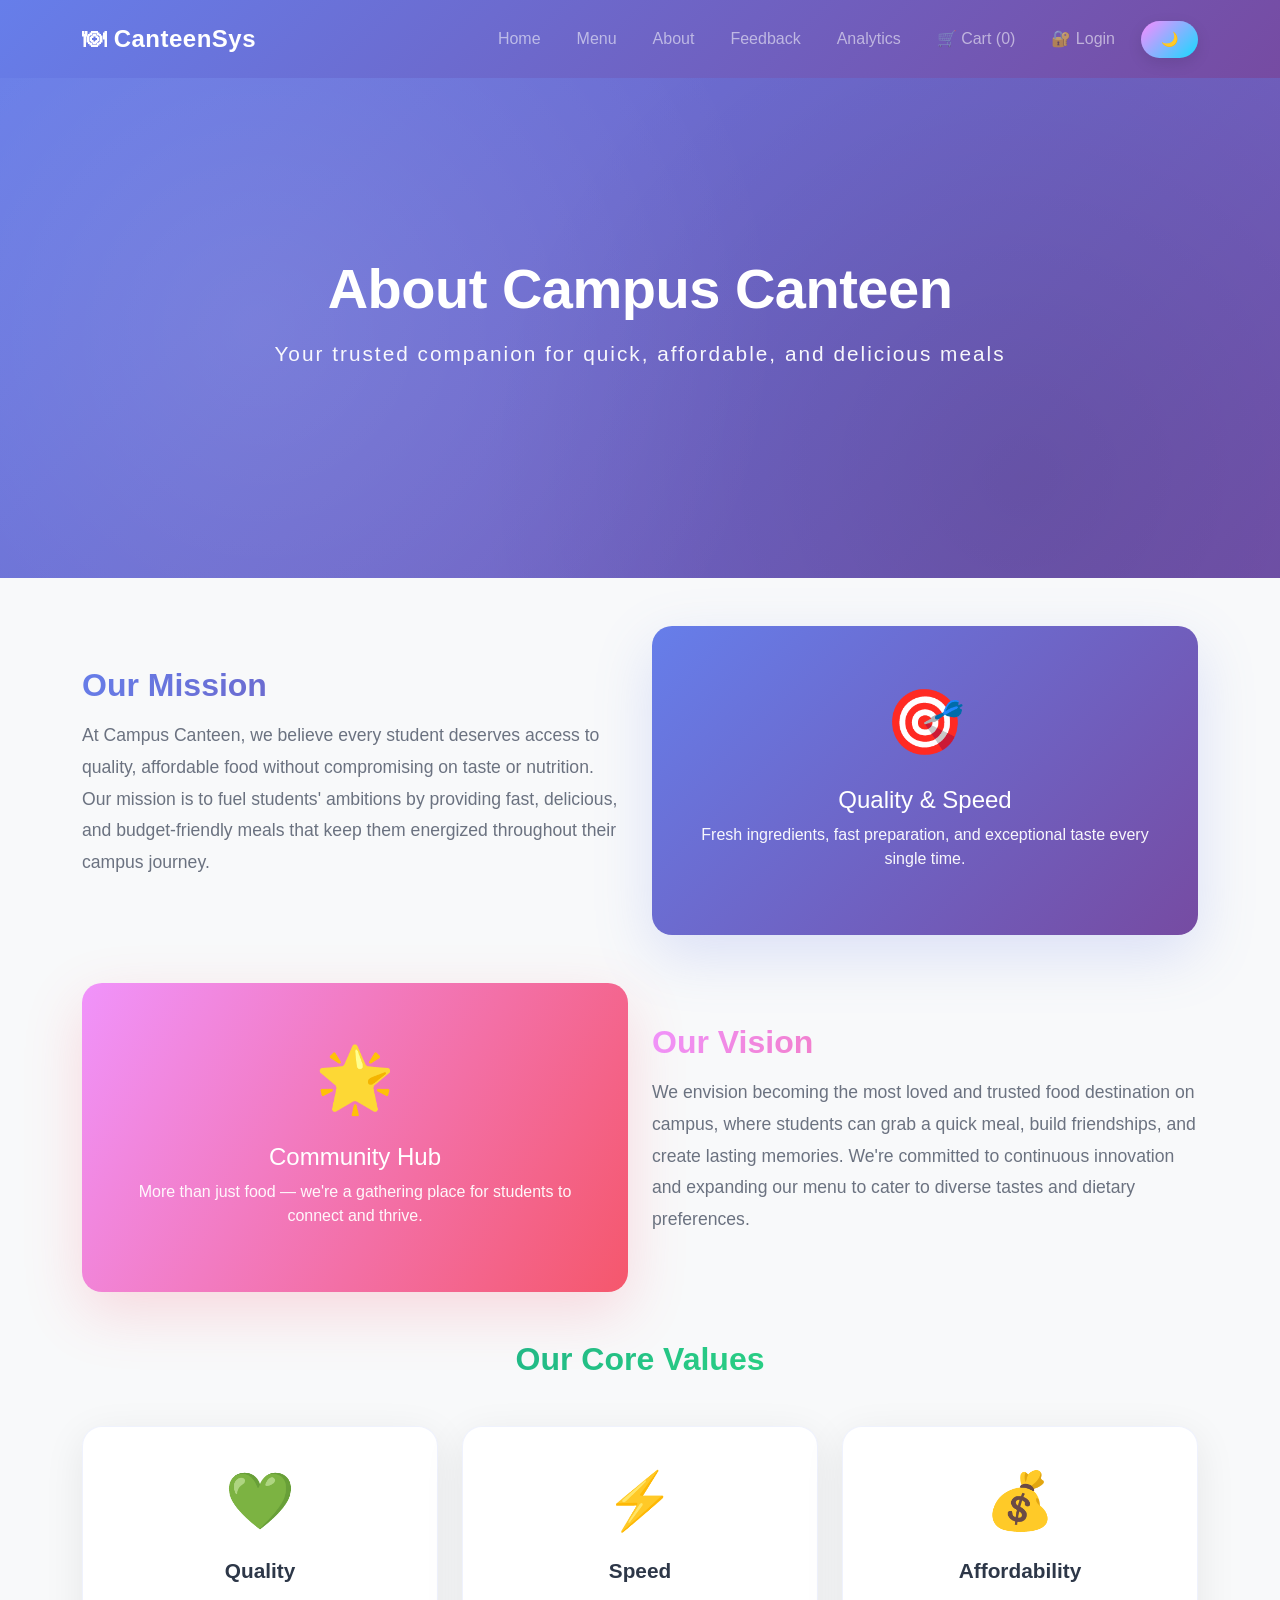
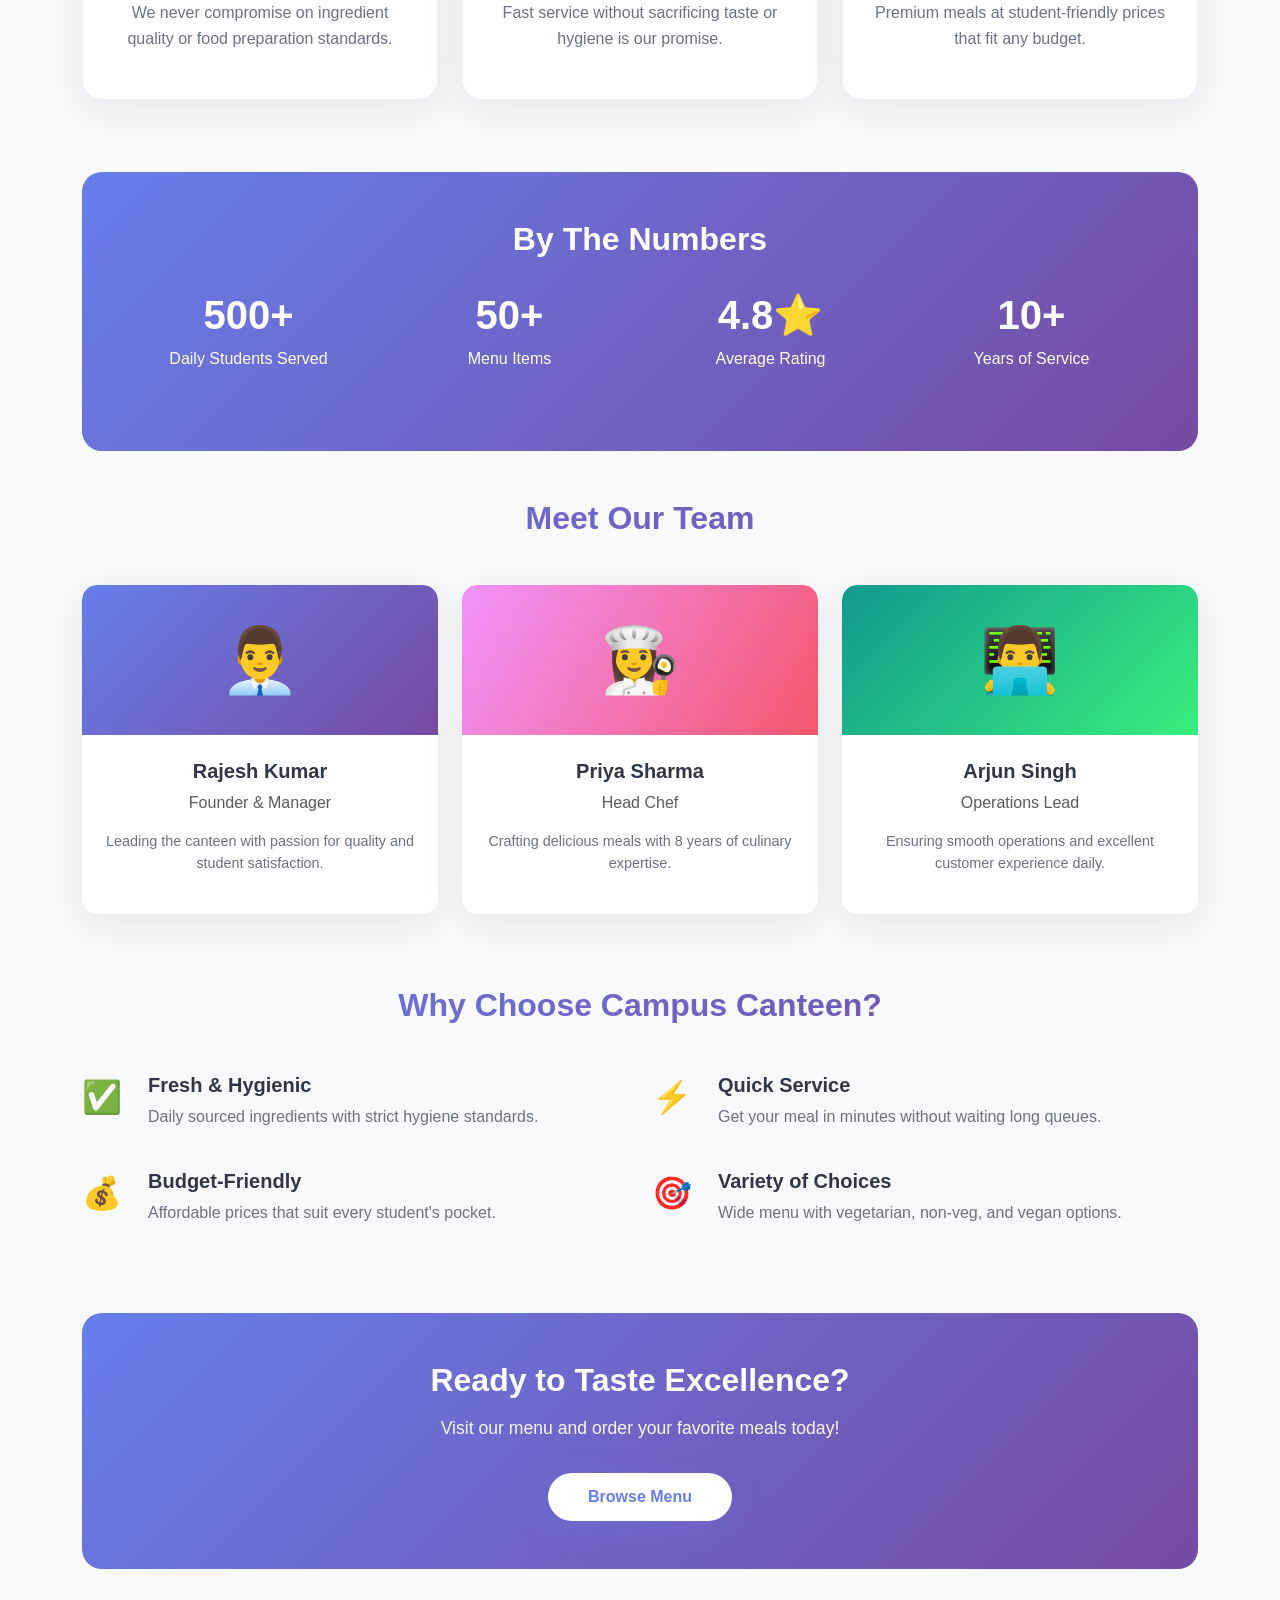
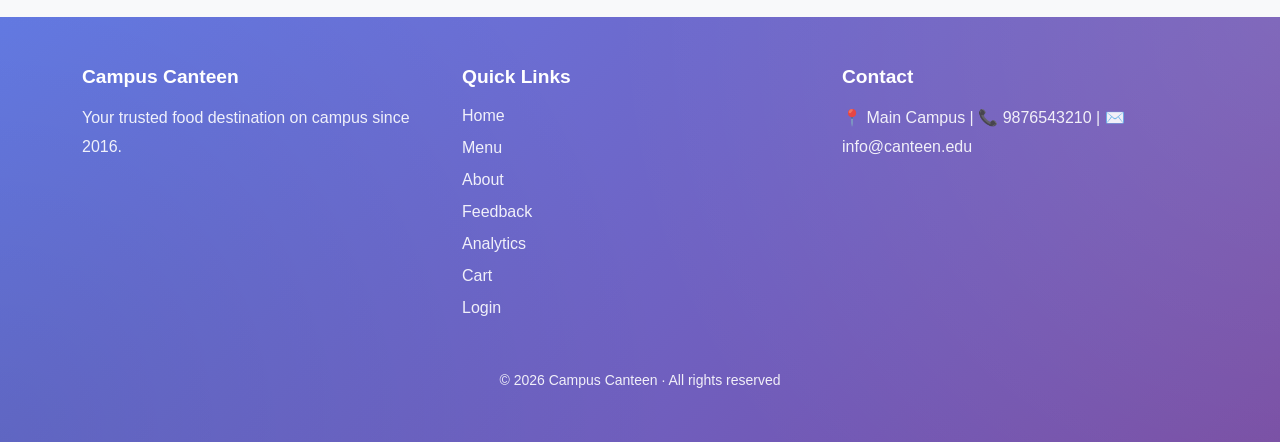
==== about.html @ 1c88f640 "Add files via upload" ====
<!DOCTYPE html>
<html lang="en">
<head>
    <meta charset="UTF-8">
    <meta name="viewport" content="width=device-width, initial-scale=1.0">
    <title>About Us - Campus Canteen</title>

    <!-- Bootstrap -->
    <link href="https://cdn.jsdelivr.net/npm/bootstrap@5.3.0/dist/css/bootstrap.min.css" rel="stylesheet">

    <link rel="icon" href="data:image/svg+xml,
    <svg xmlns='http://www.w3.org/2000/svg' viewBox='0 0 100 100'>
    <rect width='100' height='100' rx='18' fill='%231a1a2e'/>
    <text x='50%' y='60%' font-size='58' text-anchor='middle' fill='%23f5a623'>🍱</text>
    </svg>">

    <link rel="stylesheet" href="menu.css">
</head>

<body>
    <!-- NAVBAR -->
    <nav class="navbar navbar-expand-lg navbar-dark shadow-lg">
        <div class="container">

            <!-- Logo -->
            <a class="navbar-brand fw-bold text-white" href="index.html">
                🍽 CanteenSys
            </a>

            <!-- Mobile Toggle -->
            <button class="navbar-toggler" type="button" data-bs-toggle="collapse" data-bs-target="#navbarNav">
                <span class="navbar-toggler-icon"></span>
            </button>

            <!-- Links -->
            <div class="collapse navbar-collapse" id="navbarNav">
                <ul class="navbar-nav ms-auto align-items-center">

                    <li class="nav-item">
                    <a class="nav-link" href="index.html">Home</a>
                    </li>

                    <li class="nav-item">
                    <a class="nav-link" href="menu.html">Menu</a>
                    </li>

                    <li class="nav-item">
                    <a class="nav-link" href="about.html">About</a>
                    </li>

                    <li class="nav-item">
                    <a class="nav-link" href="feedback.html">Feedback</a>
                    </li>

                    <li class="nav-item">
                    <a class="nav-link" href="analytics.html">Analytics</a>
                    </li>

                    <li class="nav-item">
                    <a class="nav-link" href="cart.html">
                    🛒 Cart (<span id="cart-count">0</span>)
                    </a>
                    </li>

                    <li class="nav-item">
                    <a class="nav-link" href="auth.html">
                    🔐 Login
                    </a>
                    </li>

                    <!-- Theme Button -->
                    <li class="nav-item ms-2">
                    <button class="btn btn-warning btn-sm" onclick="toggleTheme()">
                     🌙
                    </button>
                    </li>

                </ul>
            </div>

        </div>
    </nav>

    <!-- HERO SECTION -->
    <section class="hero py-5">
        <div class="container">
            <h1 class="display-4 fw-bold">About Campus Canteen</h1>
            <p class="lead mt-3">Your trusted companion for quick, affordable, and delicious meals</p>
        </div>
    </section>

    <!-- MAIN CONTENT -->
    <div class="container mt-5 mb-5">

        <!-- Mission Section -->
        <section class="mb-5">
            <div class="row align-items-center">
                <div class="col-md-6 mb-4 mb-md-0">
                    <h2 style="background: linear-gradient(135deg, #667eea 0%, #764ba2 100%); -webkit-background-clip: text; -webkit-text-fill-color: transparent; background-clip: text; font-weight: 700;">Our Mission</h2>
                    <p style="font-size: 1.1rem; line-height: 1.8; color: #6b7280; margin-top: 1rem;">
                        At Campus Canteen, we believe every student deserves access to quality, affordable food without compromising on taste or nutrition. Our mission is to fuel students' ambitions by providing fast, delicious, and budget-friendly meals that keep them energized throughout their campus journey.
                    </p>
                </div>
                <div class="col-md-6">
                    <div style="background: linear-gradient(135deg, #667eea 0%, #764ba2 100%); border-radius: 20px; padding: 3rem; color: white; text-align: center; box-shadow: 0 20px 60px rgba(102, 126, 234, 0.2);">
                        <div style="font-size: 4rem; margin-bottom: 1rem;">🎯</div>
                        <h4>Quality & Speed</h4>
                        <p style="opacity: 0.95;">Fresh ingredients, fast preparation, and exceptional taste every single time.</p>
                    </div>
                </div>
            </div>
        </section>

        <!-- Vision Section -->
        <section class="mb-5">
            <div class="row align-items-center flex-row-reverse">
                <div class="col-md-6 mb-4 mb-md-0">
                    <h2 style="background: linear-gradient(120deg, #f093fb 0%, #f5576c 100%); -webkit-background-clip: text; -webkit-text-fill-color: transparent; background-clip: text; font-weight: 700;">Our Vision</h2>
                    <p style="font-size: 1.1rem; line-height: 1.8; color: #6b7280; margin-top: 1rem;">
                        We envision becoming the most loved and trusted food destination on campus, where students can grab a quick meal, build friendships, and create lasting memories. We're committed to continuous innovation and expanding our menu to cater to diverse tastes and dietary preferences.
                    </p>
                </div>
                <div class="col-md-6">
                    <div style="background: linear-gradient(120deg, #f093fb 0%, #f5576c 100%); border-radius: 20px; padding: 3rem; color: white; text-align: center; box-shadow: 0 20px 60px rgba(245, 87, 108, 0.2);">
                        <div style="font-size: 4rem; margin-bottom: 1rem;">🌟</div>
                        <h4>Community Hub</h4>
                        <p style="opacity: 0.95;">More than just food — we're a gathering place for students to connect and thrive.</p>
                    </div>
                </div>
            </div>
        </section>

        <!-- Values Section -->
        <section class="mb-5">
            <h2 style="text-align: center; background: linear-gradient(135deg, #11998e 0%, #38ef7d 100%); -webkit-background-clip: text; -webkit-text-fill-color: transparent; background-clip: text; font-weight: 700; margin-bottom: 3rem;">Our Core Values</h2>
            <div class="row">
                <div class="col-md-4 mb-4">
                    <div class="feature-box">
                        <div class="icon">💚</div>
                        <h5>Quality</h5>
                        <p>We never compromise on ingredient quality or food preparation standards.</p>
                    </div>
                </div>
                <div class="col-md-4 mb-4">
                    <div class="feature-box">
                        <div class="icon">⚡</div>
                        <h5>Speed</h5>
                        <p>Fast service without sacrificing taste or hygiene is our promise.</p>
                    </div>
                </div>
                <div class="col-md-4 mb-4">
                    <div class="feature-box">
                        <div class="icon">💰</div>
                        <h5>Affordability</h5>
                        <p>Premium meals at student-friendly prices that fit any budget.</p>
                    </div>
                </div>
            </div>
        </section>

        <!-- Stats Section -->
        <section class="mb-5" style="background: linear-gradient(135deg, #667eea 0%, #764ba2 100%); border-radius: 20px; padding: 3rem; color: white; text-align: center;">
            <h2 style="color: white; font-weight: 700; margin-bottom: 2rem;">By The Numbers</h2>
            <div class="row">
                <div class="col-md-3 col-sm-6 mb-3">
                    <h3 style="font-size: 2.5rem; font-weight: 700;">500+</h3>
                    <p>Daily Students Served</p>
                </div>
                <div class="col-md-3 col-sm-6 mb-3">
                    <h3 style="font-size: 2.5rem; font-weight: 700;">50+</h3>
                    <p>Menu Items</p>
                </div>
                <div class="col-md-3 col-sm-6 mb-3">
                    <h3 style="font-size: 2.5rem; font-weight: 700;">4.8⭐</h3>
                    <p>Average Rating</p>
                </div>
                <div class="col-md-3 col-sm-6 mb-3">
                    <h3 style="font-size: 2.5rem; font-weight: 700;">10+</h3>
                    <p>Years of Service</p>
                </div>
            </div>
        </section>

        <!-- Team Section -->
        <section class="mb-5">
            <h2 style="text-align: center; background: linear-gradient(135deg, #667eea 0%, #764ba2 100%); -webkit-background-clip: text; -webkit-text-fill-color: transparent; background-clip: text; font-weight: 700; margin-bottom: 3rem;">Meet Our Team</h2>
            <div class="row">
                <div class="col-md-4 mb-4">
                    <div class="card" style="border: none; text-align: center;">
                        <div style="background: linear-gradient(135deg, #667eea 0%, #764ba2 100%); height: 150px; border-radius: 15px 15px 0 0; display: flex; align-items: center; justify-content: center; font-size: 4rem;">👨‍💼</div>
                        <div class="card-body">
                            <h5 class="card-title">Rajesh Kumar</h5>
                            <p class="text-muted">Founder & Manager</p>
                            <p style="font-size: 0.9rem; color: #6b7280;">Leading the canteen with passion for quality and student satisfaction.</p>
                        </div>
                    </div>
                </div>
                <div class="col-md-4 mb-4">
                    <div class="card" style="border: none; text-align: center;">
                        <div style="background: linear-gradient(120deg, #f093fb 0%, #f5576c 100%); height: 150px; border-radius: 15px 15px 0 0; display: flex; align-items: center; justify-content: center; font-size: 4rem;">👩‍🍳</div>
                        <div class="card-body">
                            <h5 class="card-title">Priya Sharma</h5>
                            <p class="text-muted">Head Chef</p>
                            <p style="font-size: 0.9rem; color: #6b7280;">Crafting delicious meals with 8 years of culinary expertise.</p>
                        </div>
                    </div>
                </div>
                <div class="col-md-4 mb-4">
                    <div class="card" style="border: none; text-align: center;">
                        <div style="background: linear-gradient(135deg, #11998e 0%, #38ef7d 100%); height: 150px; border-radius: 15px 15px 0 0; display: flex; align-items: center; justify-content: center; font-size: 4rem;">👨‍💻</div>
                        <div class="card-body">
                            <h5 class="card-title">Arjun Singh</h5>
                            <p class="text-muted">Operations Lead</p>
                            <p style="font-size: 0.9rem; color: #6b7280;">Ensuring smooth operations and excellent customer experience daily.</p>
                        </div>
                    </div>
                </div>
            </div>
        </section>

        <!-- Why Choose Us -->
        <section class="mb-5">
            <h2 style="text-align: center; background: linear-gradient(135deg, #667eea 0%, #764ba2 100%); -webkit-background-clip: text; -webkit-text-fill-color: transparent; background-clip: text; font-weight: 700; margin-bottom: 3rem;">Why Choose Campus Canteen?</h2>
            <div class="row">
                <div class="col-md-6 mb-4">
                    <div style="display: flex; gap: 1rem; align-items: flex-start;">
                        <div style="font-size: 2rem; min-width: 50px;">✅</div>
                        <div>
                            <h5 style="font-weight: 600;">Fresh & Hygienic</h5>
                            <p style="color: #6b7280;">Daily sourced ingredients with strict hygiene standards.</p>
                        </div>
                    </div>
                </div>
                <div class="col-md-6 mb-4">
                    <div style="display: flex; gap: 1rem; align-items: flex-start;">
                        <div style="font-size: 2rem; min-width: 50px;">⚡</div>
                        <div>
                            <h5 style="font-weight: 600;">Quick Service</h5>
                            <p style="color: #6b7280;">Get your meal in minutes without waiting long queues.</p>
                        </div>
                    </div>
                </div>
                <div class="col-md-6 mb-4">
                    <div style="display: flex; gap: 1rem; align-items: flex-start;">
                        <div style="font-size: 2rem; min-width: 50px;">💰</div>
                        <div>
                            <h5 style="font-weight: 600;">Budget-Friendly</h5>
                            <p style="color: #6b7280;">Affordable prices that suit every student's pocket.</p>
                        </div>
                    </div>
                </div>
                <div class="col-md-6 mb-4">
                    <div style="display: flex; gap: 1rem; align-items: flex-start;">
                        <div style="font-size: 2rem; min-width: 50px;">🎯</div>
                        <div>
                            <h5 style="font-weight: 600;">Variety of Choices</h5>
                            <p style="color: #6b7280;">Wide menu with vegetarian, non-veg, and vegan options.</p>
                        </div>
                    </div>
                </div>
            </div>
        </section>

        <!-- CTA Section -->
        <section style="background: linear-gradient(135deg, #667eea 0%, #764ba2 100%); border-radius: 20px; padding: 3rem; text-align: center; color: white; margin-bottom: 3rem;">
            <h2 style="color: white; font-weight: 700; margin-bottom: 1rem;">Ready to Taste Excellence?</h2>
            <p style="font-size: 1.1rem; opacity: 0.95; margin-bottom: 2rem;">Visit our menu and order your favorite meals today!</p>
            <a href="menu.html" class="btn btn-main" style="background: white; color: #667eea; font-weight: 600; padding: 12px 40px;">Browse Menu</a>
        </section>

    </div>

    <!-- FOOTER -->
    <footer class="site-footer py-5 text-white">
        <div class="container">
            <div class="row">
                <div class="col-md-4 mb-3">
                    <h5>Campus Canteen</h5>
                    <p>Your trusted food destination on campus since 2016.</p>
                </div>
                <div class="col-md-4 mb-3">
                    <h5>Quick Links</h5>
                    <ul class="list-unstyled">
                        <li><a href="index.html">Home</a></li>
                        <li><a href="menu.html">Menu</a></li>
                        <li><a href="about.html">About</a></li>
                        <li><a href="feedback.html">Feedback</a></li>
                        <li><a href="analytics.html">Analytics</a></li>
                        <li><a href="cart.html">Cart</a></li>
          <li><a href="auth.html">Login</a></li>
                    </ul>
                </div>
                <div class="col-md-4 mb-3">
                    <h5>Contact</h5>
                    <p>📍 Main Campus | 📞 9876543210 | ✉️ info@canteen.edu</p>
                </div>
            </div>
            <div class="text-center mt-3">
                <small>© 2026 Campus Canteen · All rights reserved</small>
            </div>
        </div>
    </footer>

    <script src="https://cdn.jsdelivr.net/npm/bootstrap@5.3.0/dist/js/bootstrap.bundle.min.js"></script>
    <script>
        // 🔢 Update Cart Count
        function updateCartCount() {
            let cartData = JSON.parse(localStorage.getItem("cart")) || [];
            document.querySelectorAll("#cart-count").forEach(el => {
                el.innerText = cartData.length;
            });
        }

        // 🌙 Theme Toggle + Save
        function toggleTheme() {
            document.body.classList.toggle("dark");

            if (document.body.classList.contains("dark")) {
                localStorage.setItem("theme", "dark");
            } else {
                localStorage.setItem("theme", "light");
            }
        }

        // 🌙 Apply saved theme on load
        function loadTheme() {
            let theme = localStorage.getItem("theme");

            if (theme === "dark") {
                document.body.classList.add("dark");
            }
        }

        // Run on load
        updateCartCount();
        loadTheme();
    </script>
</body>
</html>
---- menu.css ----
/* ===== PROFESSIONAL ANIMATED GRADIENT THEME ===== */

/* Root Color Variables */
:root {
    --primary-gradient: linear-gradient(135deg, #667eea 0%, #764ba2 100%);
    --secondary-gradient: linear-gradient(120deg, #f093fb 0%, #f5576c 100%);
    --success-gradient: linear-gradient(135deg, #11998e 0%, #38ef7d 100%);
    --info-gradient: linear-gradient(120deg, #0093E9 0%, #80D0C7 100%);
    --warning-gradient: linear-gradient(135deg, #FA8BFF 0%, #2BD2FF 90%, #2BFF88 100%);
    --dark-bg: #0f1419;
    --card-bg: #ffffff;
    --text-dark: #2d3748;
    --text-light: #f5f5f5;
}

/* Global Styles */
* {
    margin: 0;
    padding: 0;
    box-sizing: border-box;
}

html {
    scroll-behavior: smooth;
}

body {
    font-family: 'Segoe UI', Tahoma, Geneva, Verdana, sans-serif;
    background: #f8f9fa;
    color: var(--text-dark);
    transition: all 0.4s cubic-bezier(0.4, 0.0, 0.2, 1);
    overflow-x: hidden;
}

/* ===== NAVBAR ===== */
.navbar {
    background: var(--primary-gradient) !important;
    padding: 1rem 0;
    box-shadow: 0 8px 32px rgba(102, 126, 234, 0.2);
    animation: slideDown 0.6s ease-out;
    position: relative;
}

@keyframes slideDown {
    from {
        transform: translateY(-100%);
        opacity: 0;
    }
    to {
        transform: translateY(0);
        opacity: 1;
    }
}

.navbar-brand {
    font-size: 1.5rem;
    font-weight: 700;
    letter-spacing: 0.5px;
    animation: fadeIn 1s ease-out;
}

.nav-link {
    position: relative;
    font-weight: 500;
    margin: 0 10px;
    transition: all 0.3s ease;
}

.nav-link::after {
    content: '';
    position: absolute;
    bottom: -5px;
    left: 0;
    width: 0;
    height: 2px;
    background: white;
    transition: width 0.3s ease;
}

.nav-link:hover::after {
    width: 100%;
}

.navbar-toggler {
    border: none;
    padding: 0.5rem;
}

/* ===== HERO SECTION ===== */
.hero {
    background: linear-gradient(135deg, #667eea 0%, #764ba2 100%);
    background-attachment: fixed;
    color: white;
    text-align: center;
    padding: 100px 20px;
    position: relative;
    overflow: hidden;
    min-height: 500px;
    display: flex;
    align-items: center;
    justify-content: center;
}

.hero::before {
    content: '';
    position: absolute;
    top: 0;
    left: 0;
    right: 0;
    bottom: 0;
    background: radial-gradient(circle at 20% 50%, rgba(255, 255, 255, 0.1) 0%, transparent 50%),
                radial-gradient(circle at 80% 80%, rgba(0, 0, 0, 0.1) 0%, transparent 50%);
    animation: gradientShift 6s ease-in-out infinite;
}

@keyframes gradientShift {
    0%, 100% { opacity: 0.5; }
    50% { opacity: 1; }
}

.hero > * {
    position: relative;
    z-index: 1;
    animation: fadeInUp 0.8s ease-out;
}

.hero h1 {
    font-size: clamp(2rem, 5vw, 3.5rem);
    font-weight: 800;
    line-height: 1.2;
    margin-bottom: 1rem;
    letter-spacing: -0.5px;
}

.hero p {
    font-size: 1.3rem;
    margin-bottom: 2rem;
    opacity: 0.95;
    font-weight: 300;
    letter-spacing: 2px;
}

@keyframes fadeInUp {
    from {
        transform: translateY(30px);
        opacity: 0;
    }
    to {
        transform: translateY(0);
        opacity: 1;
    }
}

/* ===== FEATURES SECTION ===== */
.features-section {
    background: linear-gradient(to bottom, #f8f9fa 0%, #eef2ff 100%);
    padding: 100px 20px;
    position: relative;
}

.features-section h2 {
    font-size: clamp(1.8rem, 4vw, 2.8rem);
    font-weight: 700;
    margin-bottom: 3rem;
    background: var(--primary-gradient);
    -webkit-background-clip: text;
    -webkit-text-fill-color: transparent;
    background-clip: text;
}

.feature-box {
    background: white;
    border-radius: 20px;
    padding: 2rem;
    text-align: center;
    box-shadow: 0 10px 40px rgba(0, 0, 0, 0.08);
    transition: all 0.4s cubic-bezier(0.4, 0.0, 0.2, 1);
    border: 1px solid rgba(102, 126, 234, 0.1);
    animation: scaleIn 0.6s ease-out;
    animation-fill-mode: both;
}

.feature-box:nth-child(1) { animation-delay: 0.1s; }
.feature-box:nth-child(2) { animation-delay: 0.2s; }
.feature-box:nth-child(3) { animation-delay: 0.3s; }

@keyframes scaleIn {
    from {
        transform: scale(0.95);
        opacity: 0;
    }
    to {
        transform: scale(1);
        opacity: 1;
    }
}

.feature-box:hover {
    transform: translateY(-15px);
    box-shadow: 0 20px 60px rgba(102, 126, 234, 0.3);
    border-color: rgba(102, 126, 234, 0.3);
}

.feature-box .icon {
    font-size: 3.5rem;
    margin-bottom: 1rem;
    animation: float 3s ease-in-out infinite;
}

.feature-box:nth-child(1) .icon { animation-delay: 0s; }
.feature-box:nth-child(2) .icon { animation-delay: 0.3s; }
.feature-box:nth-child(3) .icon { animation-delay: 0.6s; }

@keyframes float {
    0%, 100% { transform: translateY(0px); }
    50% { transform: translateY(-20px); }
}

.feature-box h5 {
    font-weight: 700;
    font-size: 1.3rem;
    margin: 1rem 0;
    color: var(--text-dark);
}

.feature-box p {
    color: #6b7280;
    line-height: 1.6;
}

/* ===== BUTTONS ===== */
.btn-main {
    background: var(--primary-gradient);
    border: none;
    color: white;
    padding: 12px 35px;
    font-weight: 600;
    border-radius: 50px;
    transition: all 0.3s ease;
    position: relative;
    overflow: hidden;
    box-shadow: 0 10px 30px rgba(102, 126, 234, 0.3);
}

.btn-main::before {
    content: '';
    position: absolute;
    top: 0;
    left: -100%;
    width: 100%;
    height: 100%;
    background: linear-gradient(90deg, transparent, rgba(255, 255, 255, 0.3), transparent);
    transition: left 0.5s;
}

.btn-main:hover::before {
    left: 100%;
}

.btn-main:hover {
    transform: translateY(-3px);
    box-shadow: 0 15px 40px rgba(102, 126, 234, 0.4);
}

.btn-main:active {
    transform: scale(0.98);
}

.btn-success,
.btn-primary,
.btn-warning,
.btn-danger,
.btn-info {
    border: none;
    font-weight: 600;
    border-radius: 50px;
    padding: 8px 20px;
    transition: all 0.3s ease;
    box-shadow: 0 5px 15px rgba(0, 0, 0, 0.1);
}

.btn-success {
    background: var(--success-gradient);
}

.btn-success:hover {
    transform: translateY(-2px);
    box-shadow: 0 8px 25px rgba(49, 235, 125, 0.4);
}

.btn-primary {
    background: var(--primary-gradient);
}

.btn-primary:hover {
    transform: translateY(-2px);
    box-shadow: 0 8px 25px rgba(102, 126, 234, 0.4);
}

.btn-warning {
    background: var(--warning-gradient);
    color: white;
}

.btn-warning:hover {
    transform: translateY(-2px);
    box-shadow: 0 8px 25px rgba(250, 139, 255, 0.4);
    color: white;
}

.btn-danger {
    background: var(--secondary-gradient);
}

.btn-danger:hover {
    transform: translateY(-2px);
    box-shadow: 0 8px 25px rgba(245, 87, 108, 0.4);
}

.btn-info {
    background: var(--info-gradient);
    color: white;
}

.btn-info:hover {
    transform: translateY(-2px);
    box-shadow: 0 8px 25px rgba(0, 147, 233, 0.4);
    color: white;
}

/* ===== CARDS ===== */
.card {
    border: none;
    border-radius: 15px;
    overflow: hidden;
    transition: all 0.4s cubic-bezier(0.4, 0.0, 0.2, 1);
    background: var(--card-bg);
    box-shadow: 0 10px 40px rgba(0, 0, 0, 0.08);
    position: relative;
}

.card::before {
    content: '';
    position: absolute;
    top: 0;
    left: 0;
    right: 0;
    height: 4px;
    background: var(--primary-gradient);
    opacity: 0;
    transition: opacity 0.3s ease;
}

.card:hover {
    transform: translateY(-12px);
    box-shadow: 0 20px 60px rgba(102, 126, 234, 0.25);
}

.card:hover::before {
    opacity: 1;
}

.card img {
    height: 200px;
    object-fit: cover;
    transition: transform 0.4s ease;
}

.card:hover img {
    transform: scale(1.08);
}

.card-body {
    padding: 1.5rem;
}

.card h5 {
    font-weight: 700;
    color: var(--text-dark);
    margin-bottom: 0.5rem;
}

.card p {
    transition: color 0.3s ease;
}

/* ===== SEARCH BAR ===== */
#search {
    border-radius: 50px;
    border: 2px solid rgba(102, 126, 234, 0.2);
    padding: 12px 20px;
    font-size: 1rem;
    transition: all 0.3s ease;
    background: white;
}

#search:focus {
    outline: none;
    border-color: rgba(102, 126, 234, 0.8);
    box-shadow: 0 0 20px rgba(102, 126, 234, 0.15);
    background: white;
}

#search::placeholder {
    color: #9ca3af;
}

/* ===== FOOTER ===== */
.site-footer {
    background: var(--primary-gradient);
    color: white;
    padding: 3rem 2rem 1rem;
    position: relative;
    overflow: hidden;
}

.site-footer::before {
    content: '';
    position: absolute;
    top: 0;
    left: 0;
    right: 0;
    bottom: 0;
    background: radial-gradient(circle at 100% 0%, rgba(255, 255, 255, 0.1) 0%, transparent 50%),
                radial-gradient(circle at 0% 100%, rgba(0, 0, 0, 0.1) 0%, transparent 50%);
    pointer-events: none;
}

.site-footer > * {
    position: relative;
    z-index: 1;
}

.site-footer h5 {
    font-weight: 700;
    margin-bottom: 1rem;
    font-size: 1.2rem;
}

.site-footer p,
.site-footer small {
    color: rgba(255, 255, 255, 0.9);
    line-height: 1.8;
}

.site-footer a {
    color: rgba(255, 255, 255, 0.9);
    text-decoration: none;
    transition: all 0.3s ease;
}

.site-footer a:hover {
    color: white;
    text-decoration: underline;
}

.site-footer ul {
    padding-left: 0;
    list-style: none;
}

.site-footer ul li {
    margin-bottom: 0.5rem;
}

/* ===== DARK MODE ===== */
.dark {
    background-color: var(--dark-bg) !important;
    color: var(--text-light) !important;
}

.dark body {
    background: var(--dark-bg);
}

.dark .navbar {
    background: linear-gradient(135deg, #1f2937 0%, #111827 100%) !important;
    box-shadow: 0 8px 32px rgba(0, 0, 0, 0.3);
}

.dark .hero {
    background: linear-gradient(135deg, #1f2937 0%, #111827 100%) !important;
}

.dark .features-section {
    background: linear-gradient(to bottom, #111827 0%, #0f1419 100%) !important;
}

.dark .features-section h2 {
    color: white;
}

.dark .feature-box {
    background: #1f2937 !important;
    border-color: rgba(255, 255, 255, 0.1);
}

.dark .feature-box:hover {
    border-color: rgba(102, 126, 234, 0.5);
}

.dark .feature-box h5,
.dark .feature-box p {
    color: var(--text-light);
}

.dark .feature-box p {
    color: #d1d5db;
}

.dark .card {
    background: #1f2937 !important;
    color: var(--text-light);
    box-shadow: 0 10px 40px rgba(0, 0, 0, 0.3);
}

.dark .card-body {
    color: var(--text-light);
}

.dark .card h5,
.dark .card h1,
.dark .card h2,
.dark .card h3 {
    color: white;
}

.dark #search {
    background: #1f2937 !important;
    border-color: rgba(102, 126, 234, 0.3);
    color: white;
}

.dark #search::placeholder {
    color: #9ca3af;
}

.dark #search:focus {
    background: #111827 !important;
    border-color: rgba(102, 126, 234, 0.8);
    color: white;
}

.dark .site-footer {
    background: linear-gradient(135deg, #1f2937 0%, #111827 100%) !important;
}

.dark .btn-warning {
    background: var(--warning-gradient) !important;
}

/* ===== RESPONSIVE DESIGN ===== */
@media (max-width: 768px) {
    .hero {
        padding: 60px 20px;
        min-height: 400px;
    }

    .hero h1 {
        font-size: 2rem;
    }

    .hero p {
        font-size: 1rem;
    }

    .features-section {
        padding: 60px 20px;
    }

    .features-section h2 {
        font-size: 1.8rem;
        margin-bottom: 2rem;
    }

    .feature-box {
        margin-bottom: 1.5rem;
    }

    #search {
        width: 100% !important;
        margin-bottom: 1rem;
    }

    .d-flex {
        flex-direction: column;
        gap: 1rem;
    }

    .navbar {
        padding: 0.5rem 0;
    }

    .nav-link {
        margin: 0.5rem 0;
    }

    .card {
        margin-bottom: 1.5rem;
    }

    .site-footer .row {
        margin-bottom: 2rem;
    }

    .site-footer .col-md-4 {
        margin-bottom: 1.5rem;
    }
}

@media (max-width: 576px) {
    .hero h1 {
        font-size: 1.5rem;
    }

    .hero p {
        font-size: 0.9rem;
        letter-spacing: 1px;
    }

    .btn-main {
        width: 100%;
        padding: 10px 20px;
    }

    .features-section h2 {
        font-size: 1.5rem;
    }

    .feature-box {
        padding: 1.5rem;
    }

    .feature-box .icon {
        font-size: 2.5rem;
    }
}
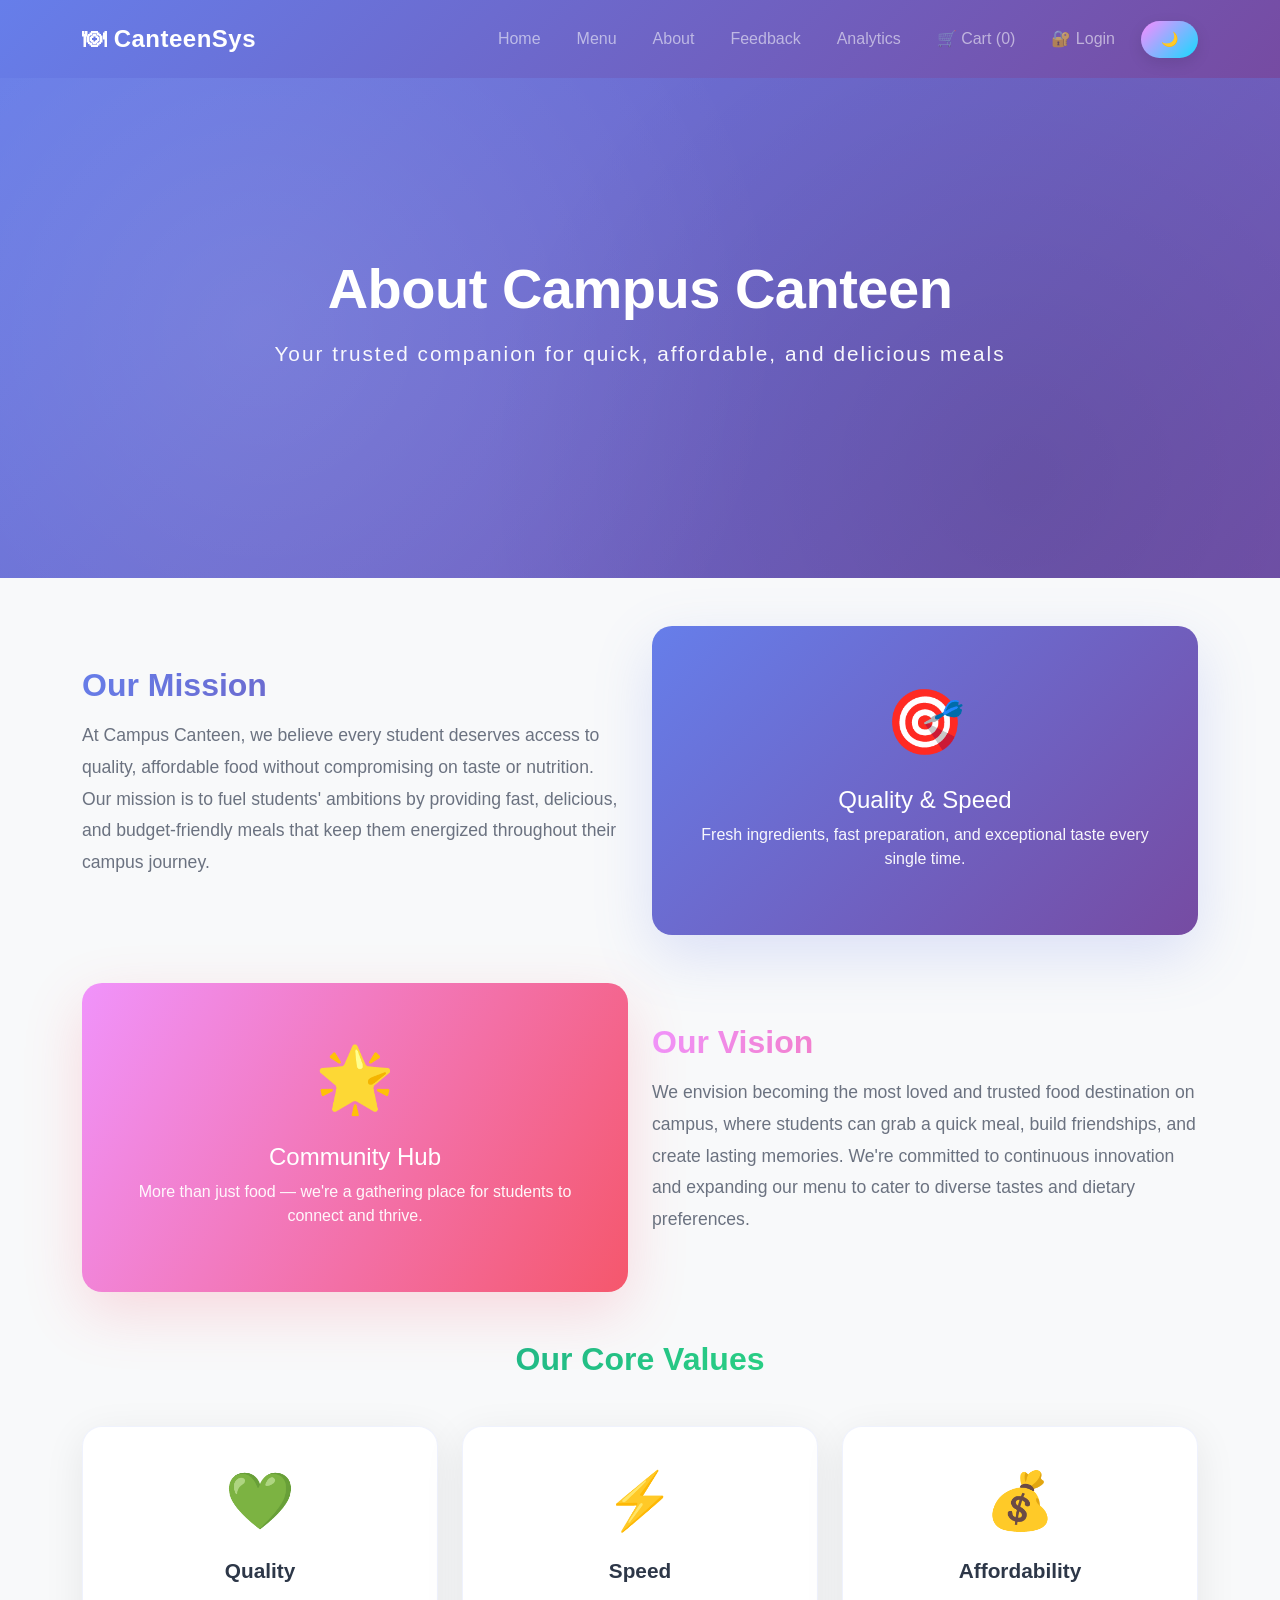
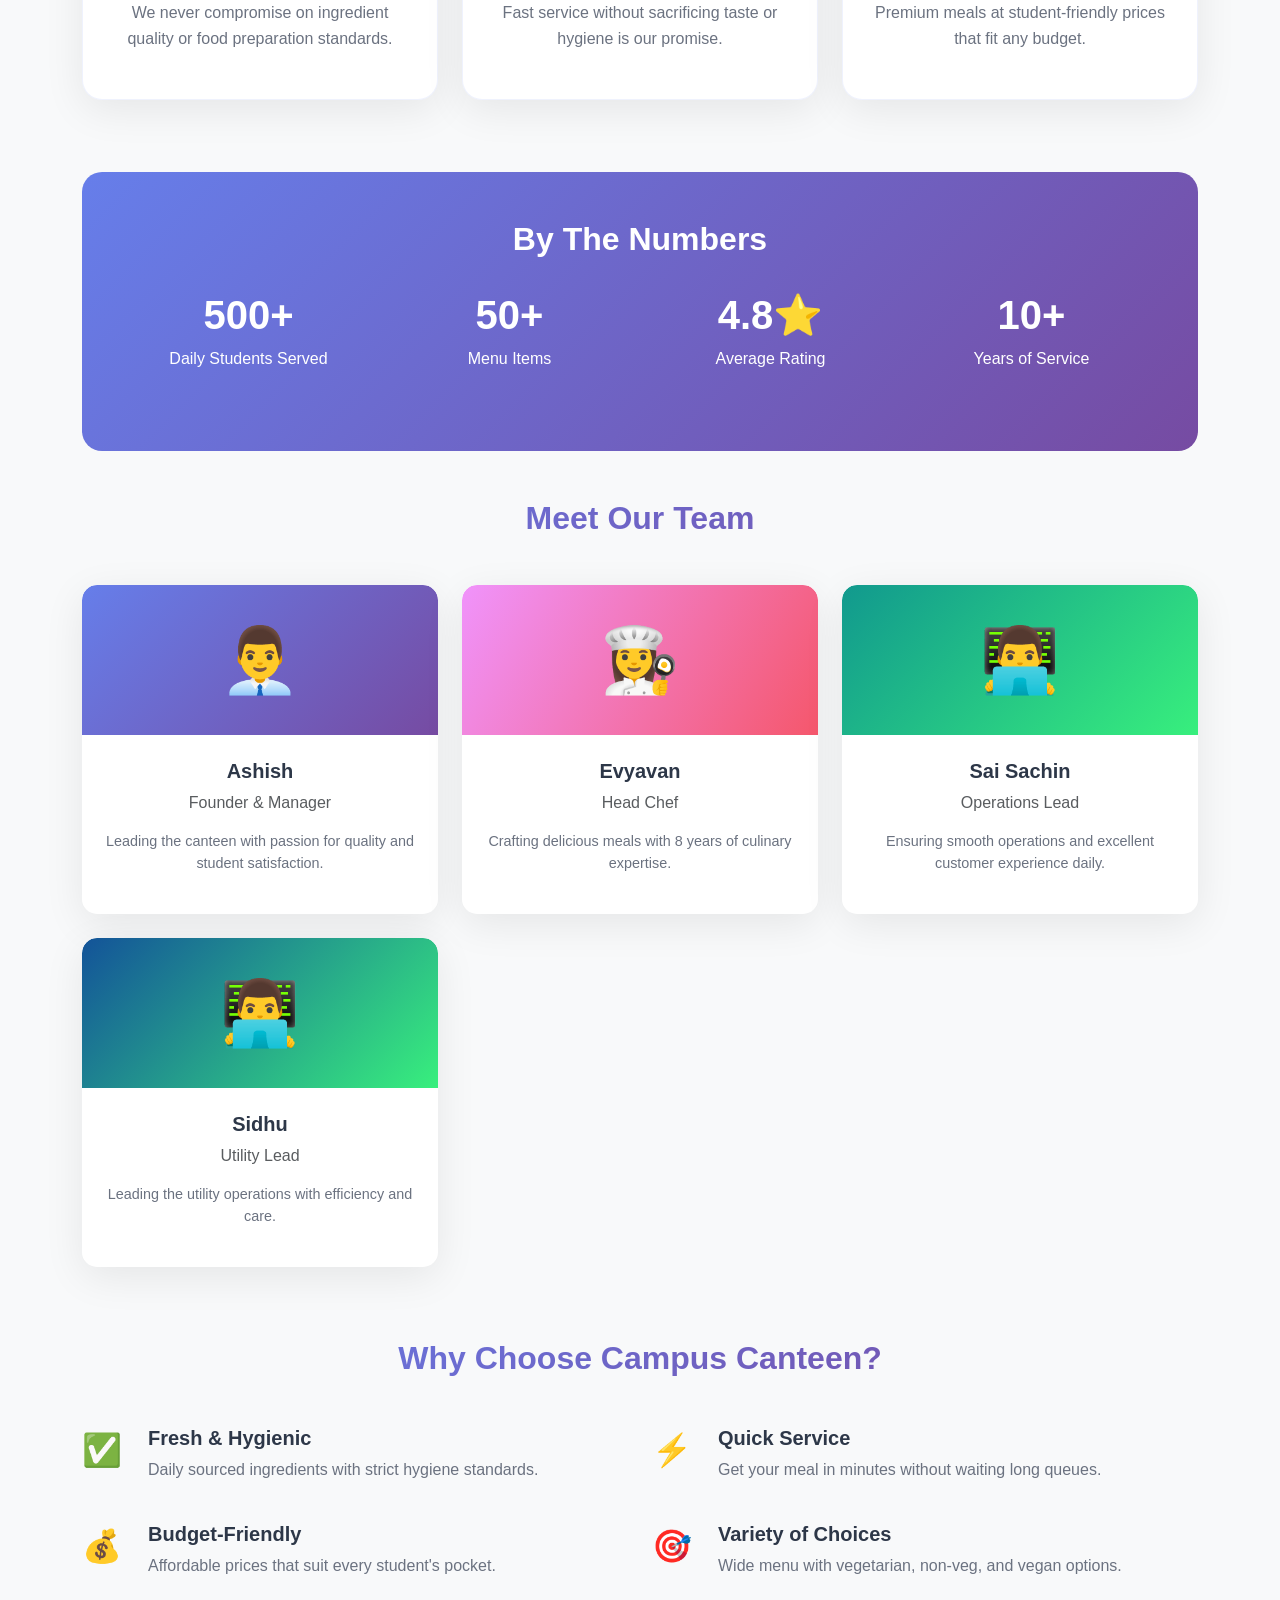
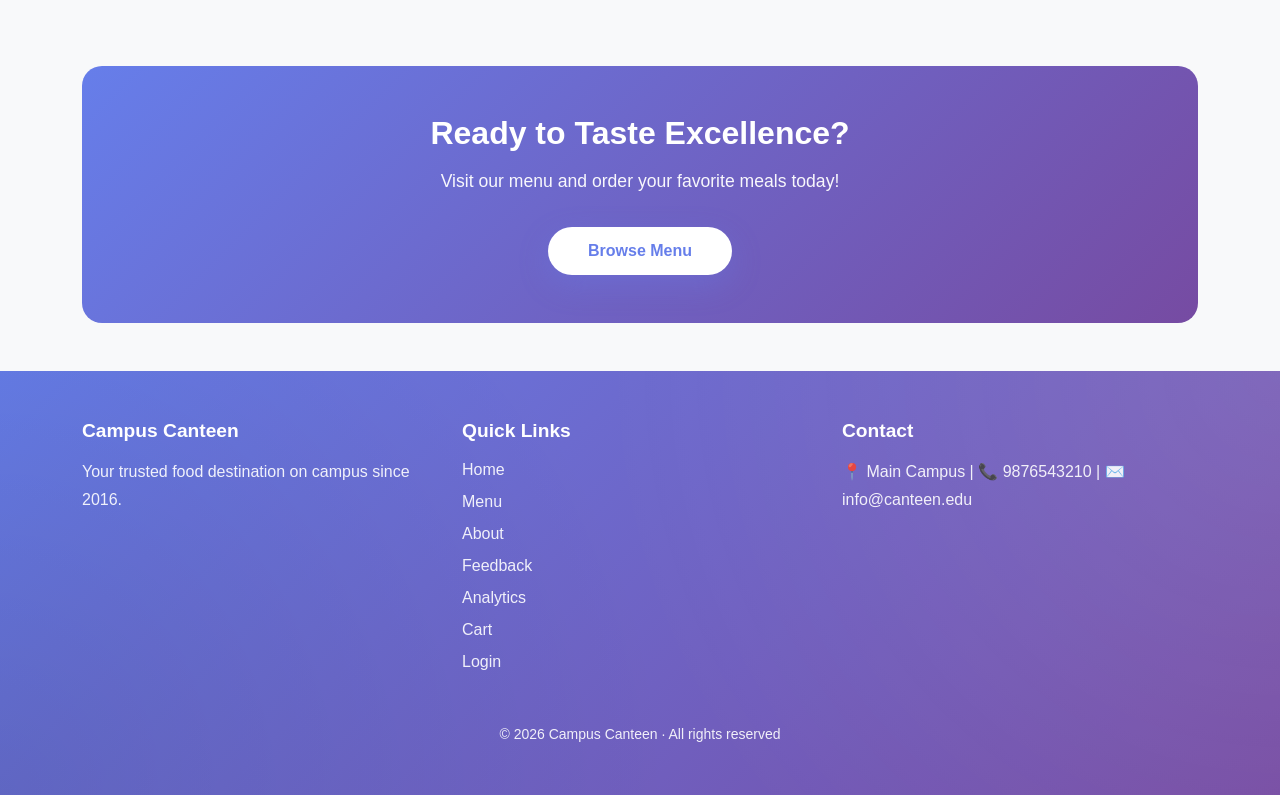
==== commit b2484e11: "Update about.html" ====
--- a/about.html
+++ b/about.html
@@ -189,7 +189,7 @@
                     <div class="card" style="border: none; text-align: center;">
                         <div style="background: linear-gradient(135deg, #667eea 0%, #764ba2 100%); height: 150px; border-radius: 15px 15px 0 0; display: flex; align-items: center; justify-content: center; font-size: 4rem;">👨‍💼</div>
                         <div class="card-body">
-                            <h5 class="card-title">Rajesh Kumar</h5>
+                            <h5 class="card-title">Ashish</h5>
                             <p class="text-muted">Founder & Manager</p>
                             <p style="font-size: 0.9rem; color: #6b7280;">Leading the canteen with passion for quality and student satisfaction.</p>
                         </div>
@@ -199,7 +199,7 @@
                     <div class="card" style="border: none; text-align: center;">
                         <div style="background: linear-gradient(120deg, #f093fb 0%, #f5576c 100%); height: 150px; border-radius: 15px 15px 0 0; display: flex; align-items: center; justify-content: center; font-size: 4rem;">👩‍🍳</div>
                         <div class="card-body">
-                            <h5 class="card-title">Priya Sharma</h5>
+                            <h5 class="card-title">Evyavan</h5>
                             <p class="text-muted">Head Chef</p>
                             <p style="font-size: 0.9rem; color: #6b7280;">Crafting delicious meals with 8 years of culinary expertise.</p>
                         </div>
@@ -209,9 +209,19 @@
                     <div class="card" style="border: none; text-align: center;">
                         <div style="background: linear-gradient(135deg, #11998e 0%, #38ef7d 100%); height: 150px; border-radius: 15px 15px 0 0; display: flex; align-items: center; justify-content: center; font-size: 4rem;">👨‍💻</div>
                         <div class="card-body">
-                            <h5 class="card-title">Arjun Singh</h5>
+                            <h5 class="card-title">Sai Sachin</h5>
                             <p class="text-muted">Operations Lead</p>
                             <p style="font-size: 0.9rem; color: #6b7280;">Ensuring smooth operations and excellent customer experience daily.</p>
+                        </div>
+                    </div>
+                </div>
+                <div class="col-md-4 mb-4">
+                    <div class="card" style="border: none; text-align: center;">
+                        <div style="background: linear-gradient(135deg, #135399 0%, #38ef7d 100%); height: 150px; border-radius: 15px 15px 0 0; display: flex; align-items: center; justify-content: center; font-size: 4rem;">👨‍💻</div>
+                        <div class="card-body">
+                            <h5 class="card-title">Sidhu</h5>
+                            <p class="text-muted">Utility Lead</p>
+                            <p style="font-size: 0.9rem; color: #6b7280;">Leading the utility operations with efficiency and care.</p>
                         </div>
                     </div>
                 </div>
